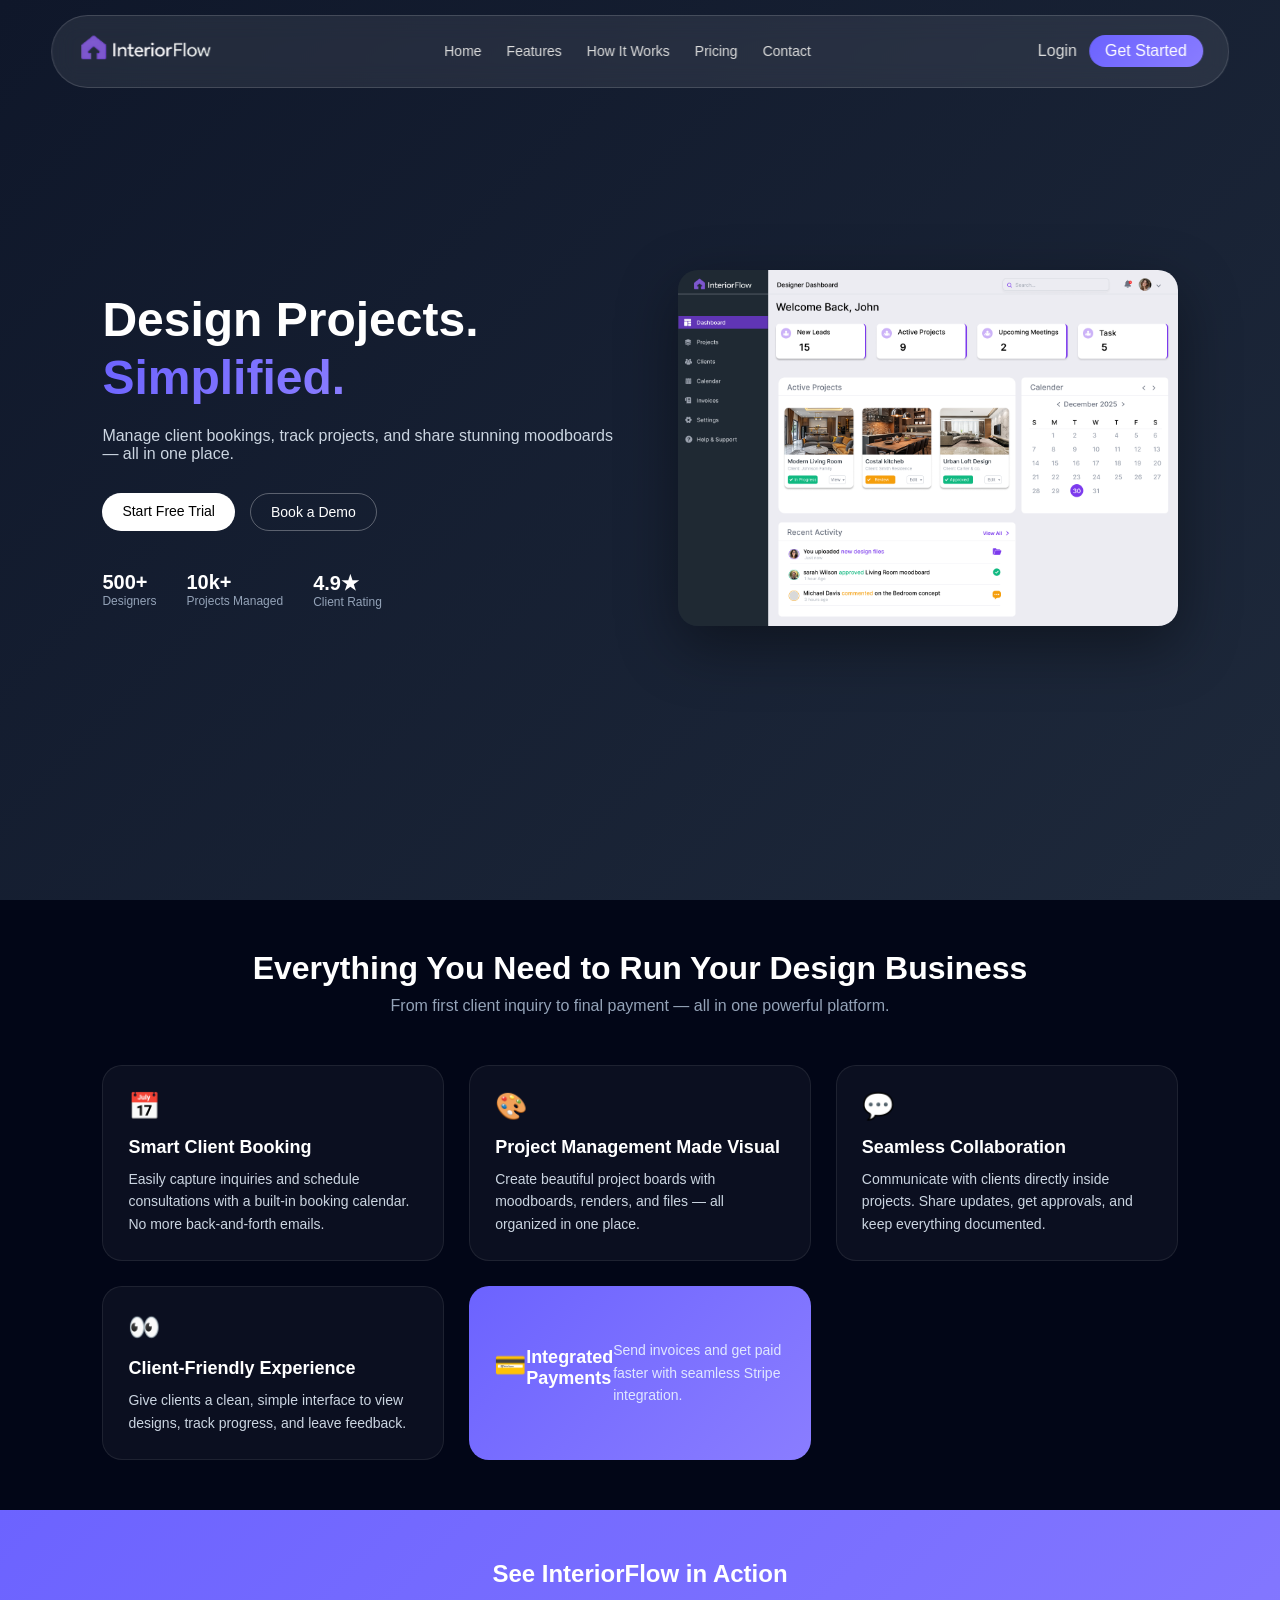
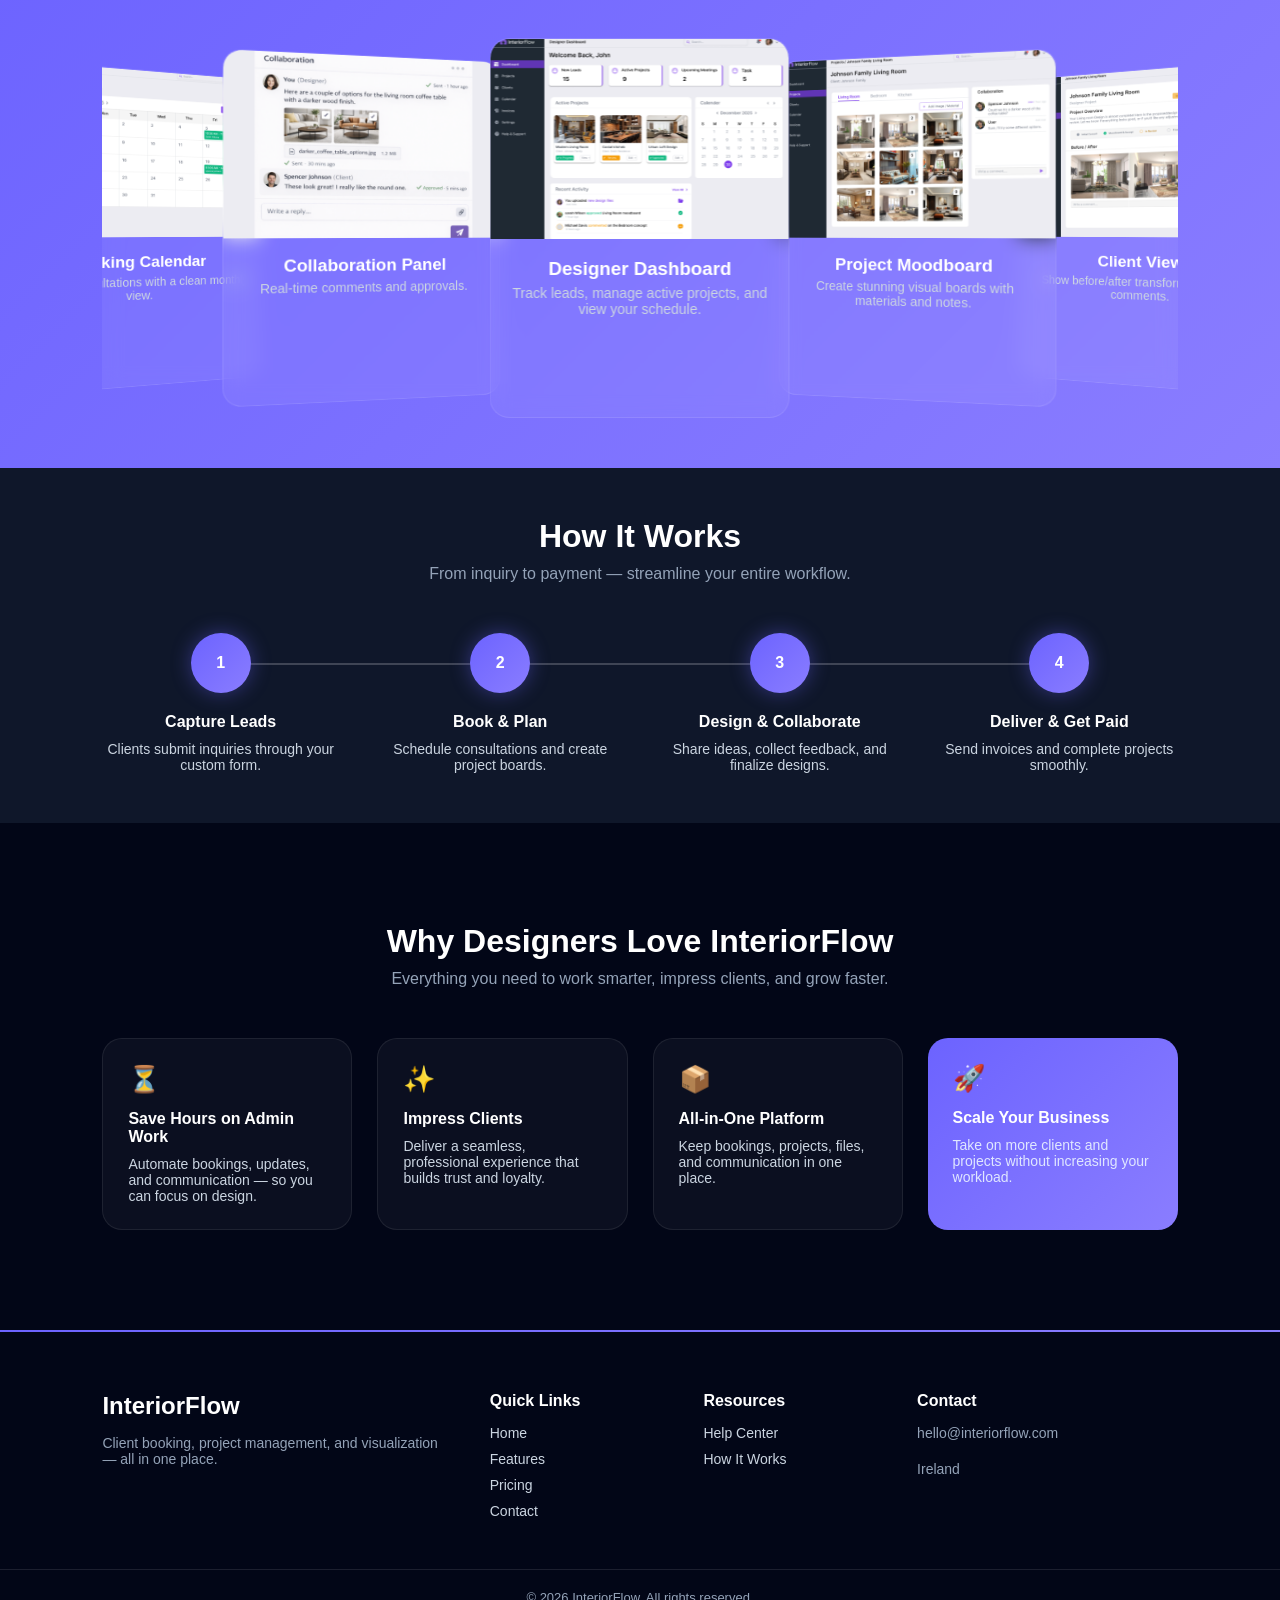
==== index.html @ 3bd670d9 "completed" ====
<!DOCTYPE html>
<html lang="en">

<head>
    <meta charset="UTF-8">
    <meta name="viewport" content="width=device-width, initial-scale=1.0">
    <title>InteriorFlow – Booking + Visualization Portal for Designers </title>
    <link rel="stylesheet" href="style.css">
    <link rel="stylesheet" href="https://cdnjs.cloudflare.com/ajax/libs/font-awesome/6.5.0/css/all.min.css">
    <link rel="stylesheet" href="https://cdn.jsdelivr.net/npm/swiper@11/swiper-bundle.min.css" />
    <script src="https://cdnjs.cloudflare.com/ajax/libs/jquery/3.7.1/jquery.min.js"></script>

</head>

<body>
    <header class="header">
        <div class="nav-container">

            <!-- Logo -->
            <div class="logo"><a href="/"><img src="images/logo.png" alt="" style="width: 140px;"></a></div>

            <!-- Navigation -->
            <nav class="nav-menu" id="navMenu">
                <a href="#">Home</a>
                <a href="#features">Features</a>
                <a href="#how-it-works">How It Works</a>
                <a href="pricing.html">Pricing</a>
                <a href="contact.html">Contact</a>
            </nav>

            <!-- Actions -->
            <div class="nav-actions">
                <a href="login.html" class="login">Login</a>
                <a href="#" class="cta demo">Get Started</a>
            </div>

            <!-- Hamburger -->
            <div class="hamburger" id="hamburger">
                <span></span>
                <span></span>
                <span></span>
            </div>

        </div>
    </header>
    <section class="hero">
        <div class="hero-content">

            <h1>
                Design Projects.<br>
                <span>Simplified.</span>
            </h1>

            <p class="subtext">
                Manage client bookings, track projects, and share stunning moodboards —
                all in one place.
            </p>

            <div class="hero-buttons">
                <a href="login.html" class="btn primary">Start Free Trial</a>
                <a href="#" class="btn secondary demo">Book a Demo</a>
            </div>

            <div class="hero-stats">
                <div>
                    <h3>500+</h3>
                    <p>Designers</p>
                </div>
                <div>
                    <h3>10k+</h3>
                    <p>Projects Managed</p>
                </div>
                <div>
                    <h3>4.9★</h3>
                    <p>Client Rating</p>
                </div>
            </div>

        </div>

        <!-- Right Side Visual -->
        <div class="hero-image">
            <img src="images/Dashboard.png" alt="Dashboard Preview">
        </div>
    </section>
    <!-- <section class="social-proof">
        <div class="container">

            <p class="trusted-text">
                Trusted by <span>500+ Interior Designers</span> Worldwide
            </p>

            <div class="review-card">
                <div class="stars">★★★★★</div>
                <p class="review">
                    “InteriorFlow transformed how I manage clients and projects.”
                </p>

                <div class="review-user">
                    <img src="https://i.pravatar.cc/60?img=3" alt="User">
                    <div>
                        <h4>Jack Mitchell</h4>
                        <span>Interior Designer</span>
                    </div>
                </div>
            </div>

            
            <div class="brand-logos">
                <img src="https://cdn.jsdelivr.net/gh/devicons/devicon/icons/google/google-original.svg" alt="Google">
                <img src="https://cdn.jsdelivr.net/gh/devicons/devicon/icons/slack/slack-original.svg" alt="Slack">
                <img src="https://cdn.jsdelivr.net/gh/devicons/devicon/icons/figma/figma-original.svg" alt="Figma">
                <img src="https://cdn.jsdelivr.net/gh/devicons/devicon/icons/apple/apple-original.svg" alt="Apple" style="filter: invert(1);">
            </div>

        </div>
    </section> -->

    <section class="features" id="features">
        <div class="container">

            <div class="section-header">
                <h2>Everything You Need to Run Your Design Business</h2>
                <p>From first client inquiry to final payment — all in one powerful platform.</p>
            </div>

            <div class="feature-grid">

                <div class="feature-card">
                    <div class="icon">📅</div>
                    <h3>Smart Client Booking</h3>
                    <p>
                        Easily capture inquiries and schedule consultations with a built-in booking calendar.
                        No more back-and-forth emails.
                    </p>
                </div>

                <div class="feature-card">
                    <div class="icon">🎨</div>
                    <h3>Project Management Made Visual</h3>
                    <p>
                        Create beautiful project boards with moodboards, renders, and files — all organized in one
                        place.
                    </p>
                </div>

                <div class="feature-card">
                    <div class="icon">💬</div>
                    <h3>Seamless Collaboration</h3>
                    <p>
                        Communicate with clients directly inside projects. Share updates, get approvals, and keep
                        everything documented.
                    </p>
                </div>

                <div class="feature-card">
                    <div class="icon">👀</div>
                    <h3>Client-Friendly Experience</h3>
                    <p>
                        Give clients a clean, simple interface to view designs, track progress, and leave feedback.
                    </p>
                </div>

                <div class="feature-card highlight">
                    <div class="icon">💳</div>
                    <h3>Integrated Payments</h3>
                    <p>
                        Send invoices and get paid faster with seamless Stripe integration.
                    </p>
                </div>

            </div>

        </div>
    </section>
    <section class="showcase" id="showcase">
        <h2>See InteriorFlow in Action</h2>

        <div class="swiper showcaseSlider">
            <div class="swiper-wrapper">

                <div class="swiper-slide">
                    <img src="images/Dashboard.png" />
                    <h3>Designer Dashboard</h3>
                    <p>Track leads, manage active projects, and view your schedule.</p>
                </div>

                <div class="swiper-slide">
                    <img src="images/Project_Moodboard.png" />
                    <h3>Project Moodboard</h3>
                    <p>Create stunning visual boards with materials and notes.</p>
                </div>

                <div class="swiper-slide">
                    <img src="images/Client-view.png" />
                    <h3>Client View</h3>
                    <p>Show before/after transformations with comments.</p>
                </div>

                <div class="swiper-slide">
                    <img src="images/Bookincalender.png" />
                    <h3>Booking Calendar</h3>
                    <p>Manage consultations with a clean monthly view.</p>
                </div>

                <div class="swiper-slide">
                    <img src="images/Collabration.png" />
                    <h3>Collaboration Panel</h3>
                    <p>Real-time comments and approvals.</p>
                </div>

            </div>
        </div>
    </section>
    <section class="how-it-works" id="how-it-works">
        <div class="container">

            <div class="section-header">
                <h2>How It Works</h2>
                <p>From inquiry to payment — streamline your entire workflow.</p>
            </div>

            <div class="steps">

                <div class="step">
                    <div class="circle">1</div>
                    <h3>Capture Leads</h3>
                    <p>Clients submit inquiries through your custom form.</p>
                </div>

                <div class="step">
                    <div class="circle">2</div>
                    <h3>Book & Plan</h3>
                    <p>Schedule consultations and create project boards.</p>
                </div>

                <div class="step">
                    <div class="circle">3</div>
                    <h3>Design & Collaborate</h3>
                    <p>Share ideas, collect feedback, and finalize designs.</p>
                </div>

                <div class="step">
                    <div class="circle">4</div>
                    <h3>Deliver & Get Paid</h3>
                    <p>Send invoices and complete projects smoothly.</p>
                </div>

            </div>

        </div>
    </section>
    <section class="benefits">
        <div class="container">

            <div class="section-header">
                <h2>Why Designers Love InteriorFlow</h2>
                <p>Everything you need to work smarter, impress clients, and grow faster.</p>
            </div>

            <div class="benefit-grid">

                <div class="benefit-card">
                    <div class="icon">⏳</div>
                    <h3>Save Hours on Admin Work</h3>
                    <p>Automate bookings, updates, and communication — so you can focus on design.</p>
                </div>

                <div class="benefit-card">
                    <div class="icon">✨</div>
                    <h3>Impress Clients</h3>
                    <p>Deliver a seamless, professional experience that builds trust and loyalty.</p>
                </div>

                <div class="benefit-card">
                    <div class="icon">📦</div>
                    <h3>All-in-One Platform</h3>
                    <p>Keep bookings, projects, files, and communication in one place.</p>
                </div>

                <div class="benefit-card highlight">
                    <div class="icon">🚀</div>
                    <h3>Scale Your Business</h3>
                    <p>Take on more clients and projects without increasing your workload.</p>
                </div>

            </div>

        </div>
    </section>
    <footer class="footer">
        <div class="footer-container">

            <!-- Brand -->
            <div class="footer-col brand">
                <h2>InteriorFlow</h2>
                <p>
                    Client booking, project management, and visualization — all in one place.
                </p>
            </div>

            <!-- Quick Links -->
            <div class="footer-col">
                <h3>Quick Links</h3>
                <a href="/">Home</a>
                <a href="#features">Features</a>
                <a href="pricing.html">Pricing</a>
                <a href="contact.html">Contact</a>
            </div>

            <!-- Resources -->
            <div class="footer-col">
                <h3>Resources</h3>
                <a href="contact.html">Help Center</a>
                <a href="#how-it-works">How It Works</a>
            </div>

            <!-- Contact -->
            <div class="footer-col">
                <h3>Contact</h3>
                <p>hello@interiorflow.com</p>
                <p>Ireland</p>
            </div>

        </div>

        <!-- Bottom -->
        <div class="footer-bottom">
            <p>© 2026 InteriorFlow. All rights reserved.</p>
        </div>
    </footer>
    <div class="demo-popup" id="demoPopup">

        <div class="demo-box">

            <!-- Left Image -->
            <div class="demo-image">
                <img src="images/interior.jpg"
                    alt="demo">
            </div>

            <!-- Right Form -->
            <div class="demo-content">

                <span class="close-btn">&times;</span>

                <h2>Request a Demo</h2>
                <form id="demoForm">
                    <input type="text" placeholder="Your Name" required>
                    <input type="email" placeholder="Email Address" required>
                    <input type="tel" maxlength="10" id="phone" placeholder="Phone Number" required>
                    <button type="submit">🚀 Submit Request</button>
                    <div class="success-msg">
                        ✅ Request submitted successfully!
                    </div>
                </form>

                <!-- Success Message -->

            </div>

        </div>

    </div>
    <script src="https://cdn.jsdelivr.net/npm/swiper@11/swiper-bundle.min.js"></script>
    <script src="script.js"></script>
</body>

</html>
---- style.css ----
* {
    margin: 0;
    padding: 0;
    box-sizing: border-box;
}

body {
    margin: 0;
    background: #0f172a;
    font-family: Arial, sans-serif;
}

/* Header */
.header {
    position: fixed;
    top: 15px;
    left: 50%;
    transform: translateX(-50%);
    width: 92%;
    z-index: 1000;
}

/* Glass Nav */
.nav-container {
    display: flex;
    justify-content: space-between;
    align-items: center;
    padding: 14px 25px;
    border-radius: 50px;

    background: rgba(255, 255, 255, 0.08);
    backdrop-filter: blur(12px);
    border: 1px solid rgba(255, 255, 255, 0.15);
}

/* Logo */
.logo {
    color: #fff;
    font-weight: 600;
    font-size: 18px;
}

/* Nav Menu */
.nav-menu {
    display: flex;
    gap: 25px;
}

.nav-menu a {
    color: #ddd;
    text-decoration: none;
    font-size: 14px;
    position: relative;
}

/* Hover effect */
.nav-menu a::after {
    content: "";
    position: absolute;
    bottom: -4px;
    left: 0;
    width: 0%;
    height: 2px;
    background: #fff;
    transition: 0.3s;
}

.nav-menu a:hover::after {
    width: 100%;
}

/* Actions */
.nav-actions {
    display: flex;
    gap: 12px;
    align-items: center;
}

.login {
    color: #ddd;
    text-decoration: none;
}

.cta {
    background: linear-gradient(135deg, #6c63ff, #8a7dff);
    padding: 7px 16px;
    border-radius: 20px;
    color: #fff;
    text-decoration: none;
}

/* Hamburger */
.hamburger {
    display: none;
    flex-direction: column;
    gap: 4px;
    cursor: pointer;
}

.hamburger span {
    width: 22px;
    height: 2px;
    background: #fff;
}

/* ================= MOBILE ================= */
@media (max-width: 768px) {

    /* Hide desktop nav */
    .nav-menu {
        position: fixed;
        top: 0;
        right: -100%;
        width: 260px;
        height: 100vh;
        background: rgba(15, 23, 42, 0.95);
        backdrop-filter: blur(15px);
        flex-direction: column;
        padding: 80px 20px;
        gap: 20px;
        transition: 0.4s;
    }

    .nav-menu a {
        font-size: 16px;
    }

    /* Show menu */
    .nav-menu.active {
        right: 0;
    }

    /* Hide actions (optional) */
    .nav-actions {
        display: none;
    }

    /* Show hamburger */
    .hamburger {
        display: flex;
    }
}

.hero {
    display: flex;
    align-items: center;
    justify-content: space-between;
    padding: 120px 8%;
    min-height: 100vh;
    background: linear-gradient(135deg, #0f172a, #1e293b);
    color: #fff;
}

/* Left */
.hero-content {
    max-width: 520px;
}

.hero h1 {
    font-size: 48px;
    line-height: 1.2;
    margin-bottom: 20px;
}

.hero h1 span {
    background: linear-gradient(135deg, #6c63ff, #8a7dff);
    -webkit-background-clip: text;
    -webkit-text-fill-color: transparent;
}

.subtext {
    font-size: 16px;
    color: #cbd5e1;
    margin-bottom: 30px;
}

/* Buttons */
.hero-buttons {
    display: flex;
    gap: 15px;
    margin-bottom: 40px;
}

.btn {
    padding: 12px 22px;
    border-radius: 25px;
    text-decoration: none;
    font-size: 14px;
    transition: 0.3s;
}

.btn.primary {
    background: linear-gradient(135deg, #6c63ff, #8a7dff);
    color: #fff;
}

.btn.primary:hover {
    transform: translateY(-2px);
}

.btn.secondary {
    border: 1px solid rgba(255, 255, 255, 0.3);
    color: #fff;
}

.btn.secondary:hover {
    background: rgba(255, 255, 255, 0.1);
}

/* Stats */
.hero-stats {
    display: flex;
    gap: 30px;
}

.hero-stats h3 {
    margin: 0;
    font-size: 20px;
}

.hero-stats p {
    margin: 0;
    font-size: 12px;
    color: #94a3b8;
}

/* Right Image */
.hero-image img {
    width: 500px;
    max-width: 100%;
    border-radius: 20px;
    box-shadow: 0 20px 60px rgba(0, 0, 0, 0.4);
}

@media (max-width: 768px) {
    .hero {
        flex-direction: column;
        text-align: center;
        padding-top: 140px;
    }

    .hero h1 {
        font-size: 34px;
    }

    .hero-buttons {
        justify-content: center;
    }

    .hero-stats {
        justify-content: center;
    }

    .hero-image {
        margin-top: 40px;
    }
}

.social-proof {
    padding: 80px 8%;
    text-align: center;
    background: #0f172a;
    color: #fff;
}

.trusted-text {
    font-size: 16px;
    color: #cbd5e1;
    margin-bottom: 30px;
}

.trusted-text span {
    color: #fff;
    font-weight: 600;
}

/* Review Card */
.review-card {
    max-width: 500px;
    margin: auto;
    padding: 30px;
    border-radius: 20px;

    background: rgba(255, 255, 255, 0.05);
    backdrop-filter: blur(10px);
    border: 1px solid rgba(255, 255, 255, 0.1);

    box-shadow: 0 10px 40px rgba(0, 0, 0, 0.3);
}

.stars {
    font-size: 20px;
    color: #facc15;
    margin-bottom: 15px;
}

.review {
    font-size: 16px;
    color: #e2e8f0;
    margin-bottom: 20px;
}

/* User */
.review-user {
    display: flex;
    align-items: center;
    justify-content: center;
    gap: 12px;
}

.review-user img {
    width: 40px;
    height: 40px;
    border-radius: 50%;
}

.review-user h4 {
    margin: 0;
    font-size: 14px;
}

.review-user span {
    font-size: 12px;
    color: #94a3b8;
}

/* Logos */
.brand-logos {
    margin-top: 40px;
    display: flex;
    justify-content: center;
    gap: 30px;
    opacity: 0.7;
}

.brand-logos img {
    height: 30px;
    /* filter: grayscale(100%); */
    transition: 0.3s;
}

.brand-logos img:hover {
    filter: grayscale(0%);
    opacity: 1;
}

@media (max-width: 768px) {
    .review-card {
        padding: 20px;
    }

    .brand-logos {
        flex-wrap: wrap;
        gap: 20px;
    }
}

.features {
    padding: 50px 8%;
    background: #020617;
    color: #fff;
    text-align: center;
}

.section-header h2 {
    font-size: 32px;
    margin-bottom: 10px;
}

.section-header p {
    color: #94a3b8;
    margin-bottom: 50px;
}

/* Grid */
.feature-grid {
    display: grid;
    grid-template-columns: repeat(3, 1fr);
    gap: 25px;
}

/* Card */
.feature-card {
    padding: 25px;
    border-radius: 20px;
    text-align: left;

    background: rgba(255, 255, 255, 0.04);
    border: 1px solid rgba(255, 255, 255, 0.08);

    transition: 0.3s;
    position: relative;
    overflow: hidden;
}

/* Glow hover effect */
.feature-card::before {
    content: "";
    position: absolute;
    width: 150%;
    height: 150%;
    background: radial-gradient(circle, rgba(108, 99, 255, 0.15), transparent);
    top: -50%;
    left: -50%;
    opacity: 0;
    transition: 0.4s;
}

.feature-card:hover::before {
    opacity: 1;
}

.feature-card:hover {
    transform: translateY(-8px);
    border-color: rgba(108, 99, 255, 0.4);
}

/* Icon */
.icon {
    font-size: 26px;
    margin-bottom: 15px;
}

/* Title */
.feature-card h3 {
    font-size: 18px;
    margin-bottom: 10px;
}

/* Text */
.feature-card p {
    font-size: 14px;
    color: #cbd5e1;
    line-height: 1.6;
}

/* Highlight card */
.feature-card.highlight {
    background: linear-gradient(135deg, #6c63ff, #8a7dff);
    color: #fff;
    border: none;
}

.feature-card.highlight p {
    color: #e0e7ff;
}

@media (max-width: 992px) {
    .feature-grid {
        grid-template-columns: repeat(2, 1fr);
    }
}

@media (max-width: 600px) {
    .feature-grid {
        grid-template-columns: 1fr;
    }

    .section-header h2 {
        font-size: 26px;
    }
}

.showcase {
    padding: 50px 8%;
    background: linear-gradient(135deg, #6c63ff, #8a7dff);
    color: #fff;
    text-align: center;
}

.showcase h2 {
    margin-bottom: 50px;
}

/* Slide */
.showcaseSlider .swiper-slide {
    width: 300px;
    height: 380px;
    border-radius: 20px;
    overflow: hidden;

    background: rgba(255, 255, 255, 0.05);
    border: 1px solid rgba(255, 255, 255, 0.1);

    backdrop-filter: blur(10px);
    transition: 0.4s;
}

/* Image */
.swiper-slide img {
    width: 100%;
    height: 200px;
    object-fit: cover;
}

/* Content */
.swiper-slide h3 {
    margin: 15px 0 5px;
}

.swiper-slide p {
    font-size: 14px;
    color: #cbd5e1;
    padding: 0 15px;
}

/* Value Highlight */
.highlight {
    display: flex;
    align-items: center;
    justify-content: center;
    background: linear-gradient(135deg, #6c63ff, #8a7dff);
}

.value-box h3 {
    font-size: 20px;
    margin-bottom: 10px;
}

.value-box p {
    color: #e0e7ff;
}

/* Center active slide */
.swiper-slide-active {
    transform: scale(1.05);
}

.how-it-works {
    padding: 50px 8%;
    background: #0f172a;
    color: #fff;
    text-align: center;
}

.section-header h2 {
    font-size: 32px;
    margin-bottom: 10px;
}

.section-header p {
    color: #94a3b8;
    margin-bottom: 60px;
}

/* Steps container */
.steps {
    display: flex;
    justify-content: space-between;
    position: relative;
}

/* Line */
.steps::before {
    content: "";
    position: absolute;
    top: 30px;
    left: 10%;
    width: 80%;
    height: 2px;
    background: rgba(255, 255, 255, 0.2);
}

/* Step */
.step {
    width: 22%;
    position: relative;
    z-index: 2;
}

/* Circle */
.circle {
    width: 60px;
    height: 60px;
    margin: auto;
    border-radius: 50%;

    display: flex;
    align-items: center;
    justify-content: center;

    background: linear-gradient(135deg, #6c63ff, #8a7dff);
    font-weight: bold;
    margin-bottom: 20px;

    box-shadow: 0 0 20px rgba(108, 99, 255, 0.4);
}

/* Text */
.step h3 {
    font-size: 16px;
    margin-bottom: 10px;
}

.step p {
    font-size: 14px;
    color: #cbd5e1;
}

@media (max-width: 768px) {

    .steps {
        flex-direction: column;
        gap: 40px;
    }

    .steps::before {
        left: 50%;
        top: 0;
        width: 2px;
        height: 100%;
    }

    .step {
        width: 100%;
        text-align: center;
    }
}

.benefits {
    padding: 100px 8%;
    background: #020617;
    color: #fff;
    text-align: center;
}

.section-header h2 {
    font-size: 32px;
    margin-bottom: 10px;
}

.section-header p {
    color: #94a3b8;
    margin-bottom: 50px;
}

/* Grid */
.benefit-grid {
    display: grid;
    grid-template-columns: repeat(4, 1fr);
    gap: 25px;
}

/* Card */
.benefit-card {
    padding: 25px;
    border-radius: 20px;
    text-align: left;

    background: rgba(255, 255, 255, 0.04);
    border: 1px solid rgba(255, 255, 255, 0.08);

    transition: 0.3s;
    position: relative;
}

/* Hover glow */
.benefit-card:hover {
    transform: translateY(-8px);
    border-color: rgba(108, 99, 255, 0.5);
    box-shadow: 0 10px 30px rgba(108, 99, 255, 0.2);
}

/* Icon */
.icon {
    font-size: 26px;
    margin-bottom: 15px;
}

/* Text */
.benefit-card h3 {
    font-size: 16px;
    margin-bottom: 10px;
}

.benefit-card p {
    font-size: 14px;
    color: #cbd5e1;
}

/* Highlight */
.benefit-card.highlight {
    background: linear-gradient(135deg, #6c63ff, #8a7dff);
    border: none;
    display: block;
}

.benefit-card.highlight p {
    color: #e0e7ff;
}

@media (max-width: 992px) {
    .benefit-grid {
        grid-template-columns: repeat(2, 1fr);
    }
}

@media (max-width: 600px) {
    .benefit-grid {
        grid-template-columns: 1fr;
    }
}

.footer {
    background: #020617;
    color: #fff;
    padding-top: 60px;
    border-top: 2px solid transparent;
    border-image: linear-gradient(90deg, #6c63ff, #8a7dff) 1;
}

/* Container */
.footer-container {
    display: grid;
    grid-template-columns: 2fr 1fr 1fr 1.5fr;
    gap: 40px;
    padding: 0 8%;
}

/* Brand */
.footer-col h2 {
    margin-bottom: 15px;
}

.footer-col p {
    color: #94a3b8;
    font-size: 14px;
    margin-bottom: 20px;
}

/* Links */
.footer-col h3 {
    margin-bottom: 15px;
    font-size: 16px;
}

.footer-col a {
    display: block;
    text-decoration: none;
    color: #cbd5e1;
    margin-bottom: 10px;
    font-size: 14px;
    transition: 0.3s;
}

.footer-col a:hover {
    color: #fff;
    transform: translateX(5px);
}

/* Socials */
.socials {
    display: flex;
    gap: 12px;
}

.socials a {
    font-size: 18px;
    transition: 0.3s;
}

.socials a:hover {
    transform: scale(1.2);
}

/* Newsletter */
.newsletter {
    display: flex;
    margin-top: 10px;
}

.newsletter input {
    flex: 1;
    padding: 8px;
    border-radius: 20px 0 0 20px;
    border: none;
    outline: none;
}

.newsletter button {
    padding: 8px 15px;
    border: none;
    background: linear-gradient(135deg, #6c63ff, #8a7dff);
    color: #fff;
    border-radius: 0 20px 20px 0;
    cursor: pointer;
}

/* Bottom */
.footer-bottom {
    text-align: center;
    padding: 20px;
    margin-top: 40px;
    border-top: 1px solid rgba(255, 255, 255, 0.1);
    font-size: 13px;
    color: #94a3b8;
}

/* pricing */
.pricing {
    padding: 100px 8%;
    background: #0f172a;
    color: #fff;
    text-align: center;
}

.section-header h2 {
    font-size: 32px;
}

.section-header p {
    color: #94a3b8;
    margin-bottom: 50px;
}

/* Grid */
.pricing-grid {
    display: grid;
    grid-template-columns: repeat(3, 1fr);
    gap: 30px;
}

/* Card */
.pricing-card {
    padding: 30px;
    border-radius: 20px;
    text-align: left;

    background: rgba(255, 255, 255, 0.04);
    border: 1px solid rgba(255, 255, 255, 0.08);

    position: relative;
    transition: 0.3s;
}

.pricing-card:hover {
    transform: translateY(-10px);
    box-shadow: 0 15px 40px rgba(0, 0, 0, 0.3);
}

/* Highlight */
.pricing-card.highlight {
    background: linear-gradient(135deg, #6c63ff, #8a7dff);
    border: none;
    display: block;
    transform: scale(1.05);
}

/* Tag */
.tag {
    position: absolute;
    top: -10px;
    right: 20px;
    background: #fff;
    color: #000;
    padding: 4px 10px;
    font-size: 12px;
    border-radius: 10px;
}

/* Text */
.pricing-card h3 {
    font-size: 20px;
}

.desc {
    font-size: 14px;
    color: #cbd5e1;
    margin-bottom: 20px;
}

/* Price */
.price {
    font-size: 32px;
    margin: 20px 0;
}

.price span {
    font-size: 14px;
    color: #94a3b8;
}

/* List */
.pricing-card ul {
    list-style: none;
    padding: 0;
    margin-bottom: 25px;
}

.pricing-card ul li {
    margin-bottom: 10px;
    font-size: 14px;
}

/* Buttons */
.btn {
    display: inline-block;
    padding: 10px 20px;
    border-radius: 25px;
    text-decoration: none;
    font-size: 14px;
}

.btn.primary {
    background: #fff;
    color: #000;
}

.btn.secondary {
    border: 1px solid rgba(255, 255, 255, 0.3);
    color: #fff;
}

@media (max-width: 992px) {
    .pricing-grid {
        grid-template-columns: 1fr;
    }

    .pricing-card.highlight {
        transform: none;
    }
}

.demo-popup {
    position: fixed;
    top: -140%;
    left: 0;
    width: 100%;
    height: 100%;
    display: flex;
    justify-content: center;
    align-items: flex-start;
    padding-top: 80px;
    background: rgba(0, 0, 0, 0.5);
    backdrop-filter: blur(6px);
    transition: 0.5s ease;
    z-index: 9999;
}

/* Active (slide down) */
.demo-popup.active {
    top: 0;
}

/* Box */
.demo-box {
    display: flex;
    max-width: 800px;
    width: 90%;
    border-radius: 20px;
    overflow: hidden;

    background: rgba(255, 255, 255, 0.08);
    backdrop-filter: blur(12px);
}

/* Image */
.demo-image {
    width: 45%;
}

.demo-image img {
    width: 100%;
    height: 100%;
    object-fit: cover;
}

/* Content */
.demo-content {
    width: 55%;
    padding: 30px;
    position: relative;
    color: white;
}

/* Close */
.close-btn {
    position: absolute;
    top: 10px;
    right: 15px;
    cursor: pointer;
    font-size: 20px;
}

/* Form */
.demo-content form {
    display: flex;
    flex-direction: column;
    gap: 12px;
    margin-top: 15px;
}

.demo-content input {
    padding: 10px;
    border-radius: 8px;
    border: none;
    outline: none;
}

/* Button */
.demo-content button {
    padding: 10px;
    border-radius: 20px;
    border: none;
    background: linear-gradient(135deg, #3b82f6, #6366f1);
    color: white;
    cursor: pointer;
    transition: 0.3s;
}

.demo-content button:hover {
    transform: scale(1.05);
}

/* Success */
.success-msg {
    display: none;
    margin-top: 15px;
    color: #4ade80;
}


@media (max-width: 768px) {
    .demo-box {
        flex-direction: column;
    }

    .demo-image {
        width: 100%;
        height: 150px;
    }

    .demo-content {
        width: 100%;
    }
}

.contact {
    padding: 100px 20px;
    color: white;
    text-align: center;
    padding-bottom: 20px;
}

/* Header */
.contact-header h1 {
    font-size: 36px;
    margin-bottom: 10px;
}

.contact-header p {
    opacity: 0.7;
    margin-bottom: 50px;
}

/* Layout */
.contact-container {
    max-width: 1100px;
    margin: auto;
    display: flex;
    gap: 40px;
    align-items: stretch;
}

/* Form */
.contact-form {
    flex: 1;
    padding: 30px;
    border-radius: 20px;

    background: rgba(255, 255, 255, 0.08);
    backdrop-filter: blur(12px);

    border: 1px solid rgba(255, 255, 255, 0.15);
    text-align: left;
}

/* Inputs */
.contact-form input,
.contact-form textarea {
    width: 100%;
    padding: 10px;
    margin-top: 12px;
    border-radius: 8px;
    border: none;
    outline: none;
}

/* Button */
.contact-form button {
    margin-top: 15px;
    padding: 12px;
    border-radius: 25px;
    border: none;
    background: linear-gradient(135deg, #3b82f6, #6366f1);
    color: white;
    cursor: pointer;
}

/* Success */
.success-msg {
    display: none;
    margin-top: 10px;
    color: #4ade80;
}

/* Info */
.contact-info {
    flex: 1;
    display: flex;
    flex-direction: column;
    gap: 20px;
}

/* Info Cards */
.info-card {
    padding: 20px;
    border-radius: 16px;

    background: rgba(255, 255, 255, 0.08);
    backdrop-filter: blur(12px);

    border: 1px solid rgba(255, 255, 255, 0.15);
    text-align: left;
}

.info-card i {
    font-size: 20px;
    margin-bottom: 8px;
    color: #60a5fa;
}

@media (max-width: 900px) {
    .contact-container {
        flex-direction: column;
    }
}

.error-msg {
    display: none;
    margin-top: 10px;
    color: #f87171;
    font-size: 13px;
}

.auth {
    height: 100vh;
    display: flex;
    justify-content: center;
    align-items: center;
    color: white;
    background: url(./images/interior.jpg) no-repeat center center/cover;
    position: relative;
}

.auth::before {
    content: "";
    position: absolute;
    inset: 0;
    background: rgba(0, 0, 0, 0.6);
    /* dark overlay */
    z-index: 0;
}

.auth .logo {
    /* background: #ffffff; */
    display: inline-block;
    margin-bottom: 20px;
    border-radius: 10px;
}

/* Box */
.auth-box {
    width: 350px;
    padding: 30px;
    border-radius: 20px;
    background: rgba(255, 255, 255, 0.08);
    backdrop-filter: blur(12px);
    border: 1px solid rgba(255, 255, 255, 0.15);
    text-align: center;
}

/* Toggle */
.auth-toggle {
    display: flex;
    margin-bottom: 20px;
}

.toggle-btn {
    flex: 1;
    padding: 8px;
    border: none;
    cursor: pointer;
    background: transparent;
    color: white;
    border-radius: 20px;
}

.toggle-btn.active {
    background: linear-gradient(135deg, #8a7dff, #6c63ff);
}

/* Forms */
.auth-form {
    display: none;
}

.auth-form.active {
    display: block;
}

/* Inputs */
.auth-form input {
    width: 100%;
    padding: 10px;
    margin-top: 12px;
    border-radius: 8px;
    border: none;
    outline: none;
}

/* Button */
.auth-form button {
    margin-top: 15px;
    padding: 10px;
    border-radius: 20px;
    border: none;
    background: linear-gradient(135deg, #8a7dff, #6c63ff);
    color: white;
    cursor: pointer;
}

/* Success */
.success-msg {
    display: none;
    margin-top: 15px;
    color: #4ade80;
}

@keyframes shake {

    0%,
    100% {
        transform: translateX(0);
    }

    25% {
        transform: translateX(-5px);
    }

    75% {
        transform: translateX(5px);
    }
}

.auth-box.shake {
    animation: shake 0.3s;
}
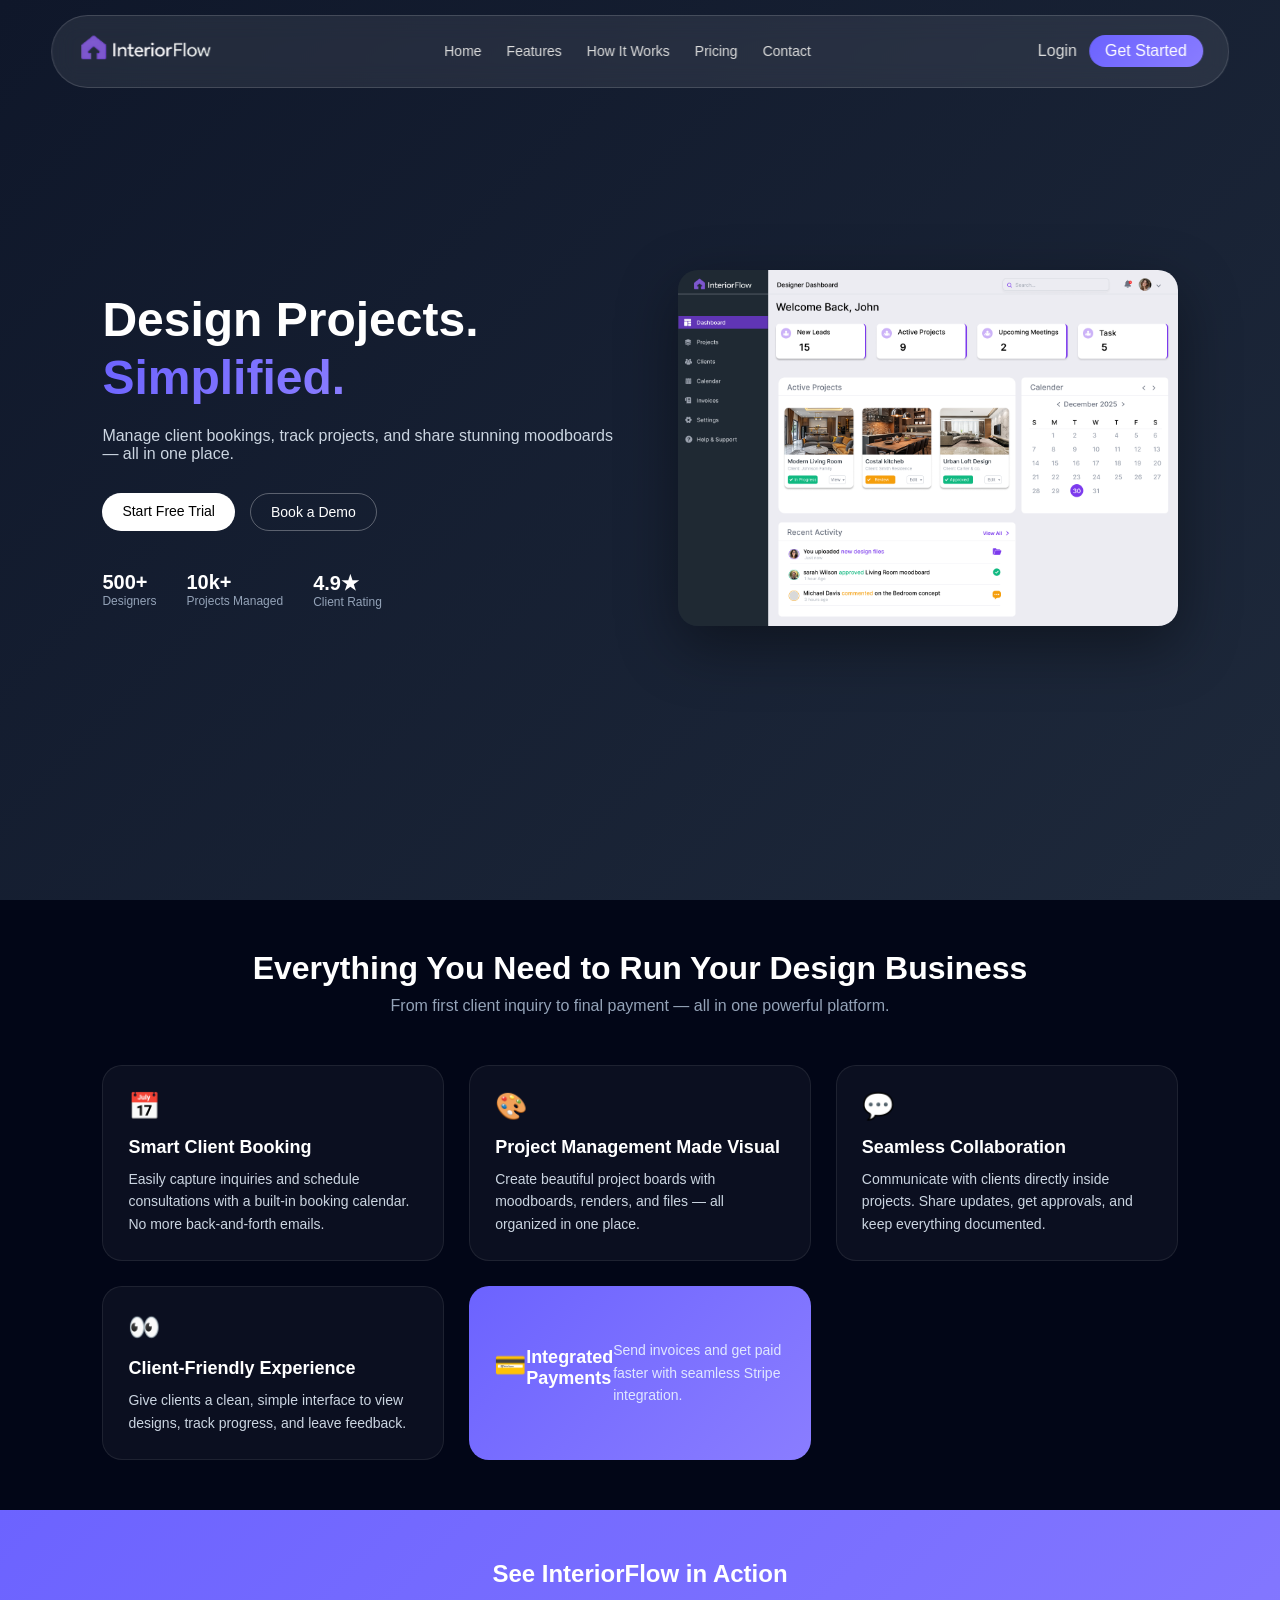
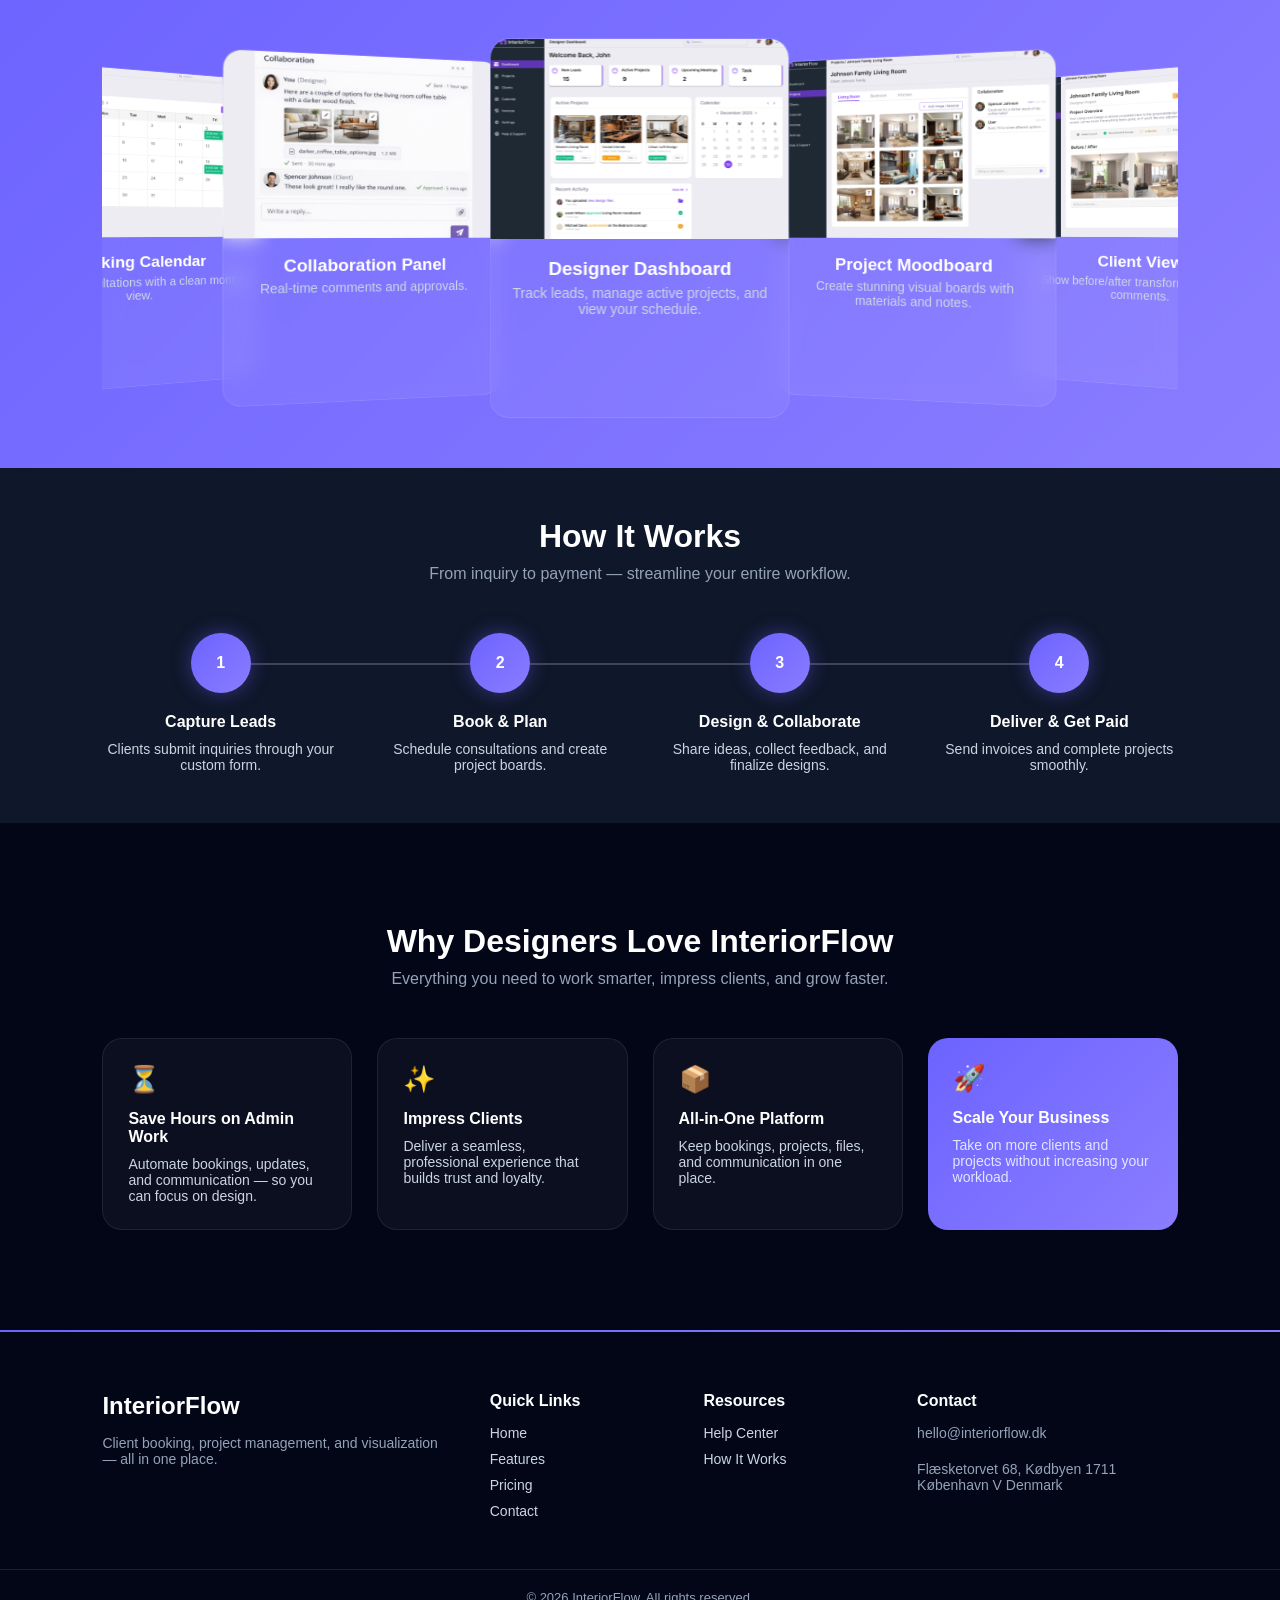
==== commit 24bacec7: "completed" ====
--- a/index.html
+++ b/index.html
@@ -75,7 +75,6 @@
                     <p>Client Rating</p>
                 </div>
             </div>
-
         </div>
 
         <!-- Right Side Visual -->
@@ -318,8 +317,10 @@
             <!-- Contact -->
             <div class="footer-col">
                 <h3>Contact</h3>
-                <p>hello@interiorflow.com</p>
-                <p>Ireland</p>
+                <p>hello@interiorflow.dk</p>
+                <p>Flæsketorvet 68, Kødbyen
+                    1711 København V
+                    Denmark</p>
             </div>
 
         </div>
@@ -335,8 +336,7 @@
 
             <!-- Left Image -->
             <div class="demo-image">
-                <img src="images/interior.jpg"
-                    alt="demo">
+                <img src="images/interior.jpg" alt="demo">
             </div>
 
             <!-- Right Form -->
@@ -351,7 +351,7 @@
                     <input type="tel" maxlength="10" id="phone" placeholder="Phone Number" required>
                     <button type="submit">🚀 Submit Request</button>
                     <div class="success-msg">
-                        ✅ Request submitted successfully!
+                        ✅ Your request has been submitted successfully.
                     </div>
                 </form>
 
@@ -364,6 +364,11 @@
     </div>
     <script src="https://cdn.jsdelivr.net/npm/swiper@11/swiper-bundle.min.js"></script>
     <script src="script.js"></script>
+    <script>
+        document.getElementById("phone").addEventListener("input", function () {
+            this.value = this.value.replace(/[^0-9]/g, "");
+        });
+    </script>
 </body>
 
 </html>
